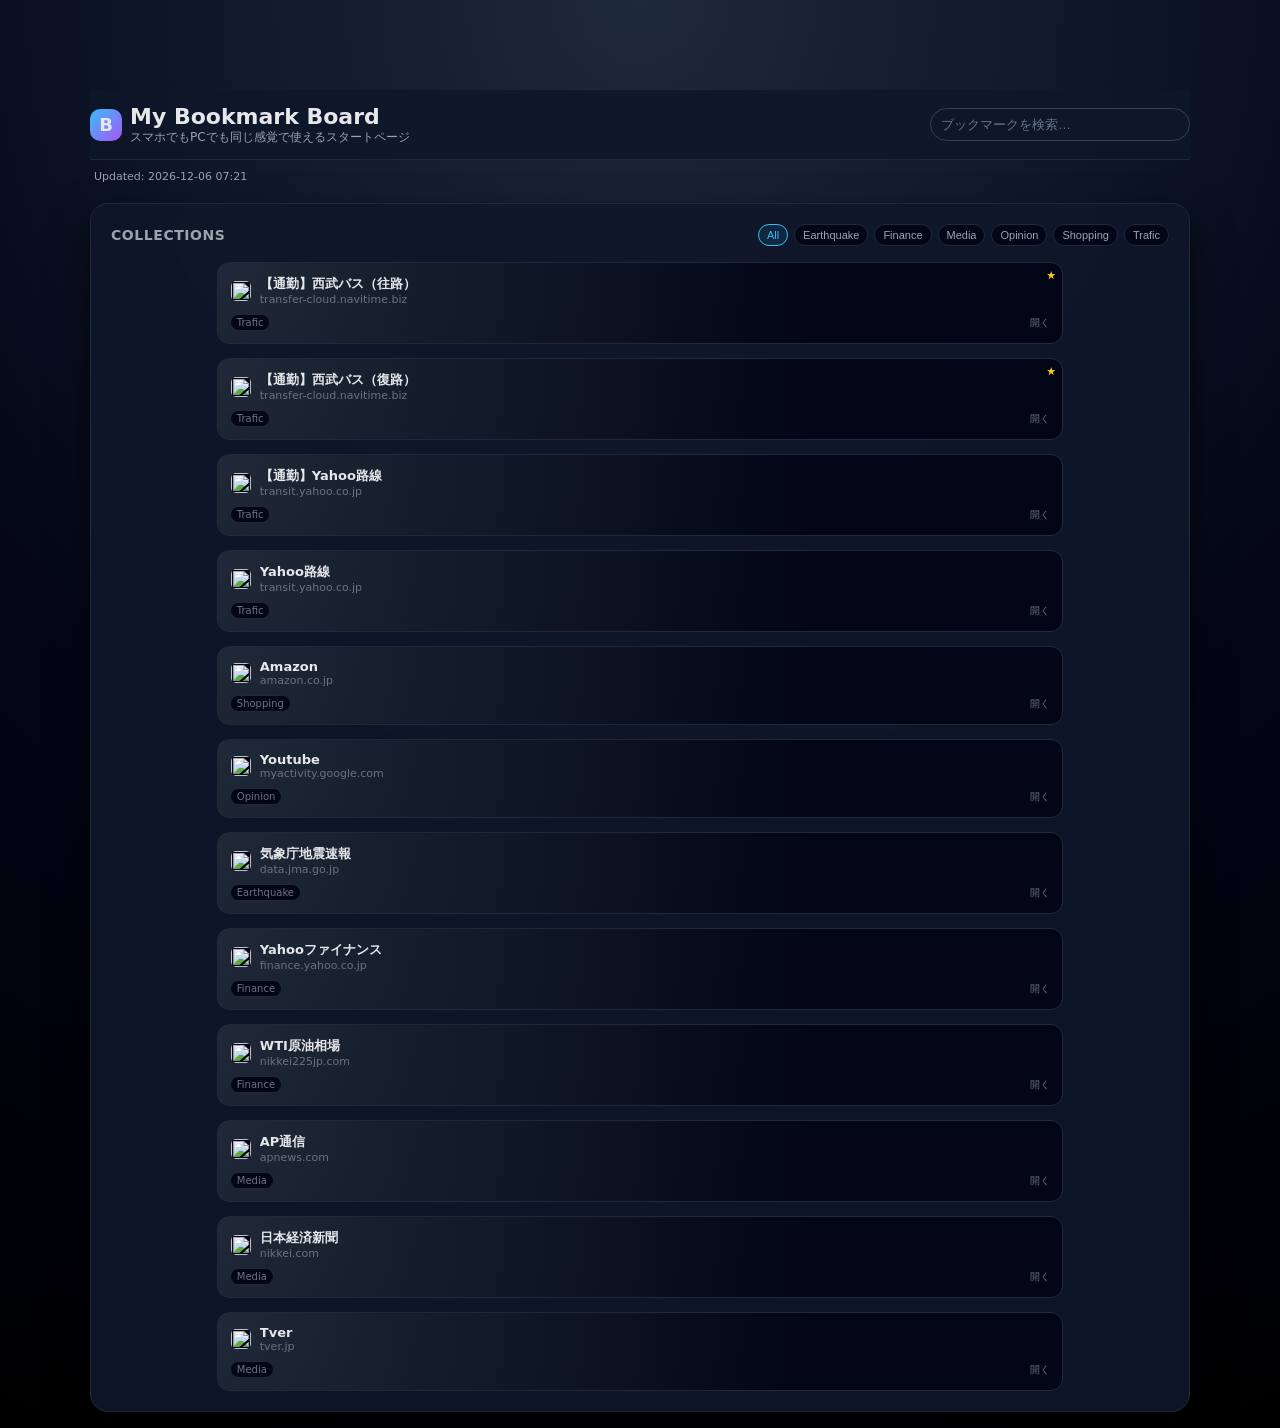
==== index_back_20260503.html @ 85a89174 "Rename index.html to index_back_20260503.html" ====
<!DOCTYPE html>
<html lang="ja">
<head>
  <meta charset="UTF-8" />
  <meta name="viewport" content="width=device-width,initial-scale=1" />
  <title>My Bookmarks</title>

  <link rel="icon" type="image/png" sizes="32x32" href="maruto.png">
  <link rel="icon" type="image/png" sizes="192x192" href="maruto.png">

  <style>
    :root {
      --bg: #0f172a;
      --card: #1e293b;
      --accent: #38bdf8;
      --text: #e5e7eb;
      --muted: #9ca3af;
      --radius: 12px;
    }

    * {
      box-sizing: border-box;
      margin: 0;
      padding: 0;
    }

    body {
      font-family: system-ui, -apple-system, BlinkMacSystemFont, "Segoe UI", sans-serif;
      background: radial-gradient(circle at top, #1e293b 0, #020617 55%, #000 100%);
      color: var(--text);
      min-height: 100vh;
      display: flex;
      justify-content: center;
      align-items: stretch;
      padding: 16px;

      /* ▼ 固定ヘッダーと重ならないように余白を追加 */
      padding-top: 90px;
    }

    .app {
      width: 100%;
      max-width: 1100px;
      margin: auto;
      display: flex;
      flex-direction: column;
      gap: 16px;
    }

    /* ▼ ヘッダーを固定（スマホで動かないように高さ固定） */
    header {
      position: sticky;
      top: 0;
      z-index: 9999;
      background: rgba(15, 23, 42, 0.85);
      backdrop-filter: blur(10px);
      border-bottom: 1px solid #1f2937;

      display: flex;
      flex-wrap: nowrap;   /* ← スマホで折り返さない */
      align-items: center;
      justify-content: space-between;
      gap: 12px;

      height: 70px;        /* ← 高さを固定（これで上下に動かない） */
      padding: 12px 0;
    }

    .title {
      display: flex;
      align-items: center;
      gap: 8px;
      flex-shrink: 0; /* ← タイトルが潰れない */
    }

    .logo {
      width: 32px;
      height: 32px;
      border-radius: 10px;
      background: linear-gradient(135deg, #38bdf8, #a855f7);
      display: flex;
      align-items: center;
      justify-content: center;
      font-weight: 700;
      font-size: 18px;
    }

    h1 {
      font-size: 20px;
      white-space: nowrap; /* ← スマホで折り返さない */
    }

    .subtitle {
      font-size: 12px;
      color: var(--muted);
      white-space: nowrap;
    }

    .file-info {
      font-size: 11px;
      color: #9ca3af;
      margin-top: -6px;
      margin-bottom: 4px;
      padding-left: 4px;
      user-select: none;
    }

    .search {
      flex: 1;
      min-width: 140px;
      display: flex;
      justify-content: flex-end;
      flex-shrink: 0; /* ← 検索バーが下に落ちない */
    }

    .search input {
      width: 100%;
      max-width: 260px;
      padding: 8px 10px;
      border-radius: 999px;
      border: 1px solid #334155;
      background: rgba(15, 23, 42, 0.9);
      color: var(--text);
      font-size: 13px;
      outline: none;
    }

    .search input::placeholder {
      color: #64748b;
    }

    main {
      background: rgba(15, 23, 42, 0.9);
      border-radius: 18px;
      border: 1px solid #1f2937;
      box-shadow: 0 18px 40px rgba(0, 0, 0, 0.6);
      padding: 16px;
      display: flex;
      flex-direction: column;
      gap: 16px;
      backdrop-filter: blur(12px);
    }

    .section-header {
      display: flex;
      justify-content: space-between;
      align-items: center;
      gap: 8px;
      flex-wrap: wrap;
    }

    .section-header h2 {
      font-size: 14px;
      letter-spacing: 0.04em;
      text-transform: uppercase;
      color: #9ca3af;
    }

    .tags {
      display: flex;
      flex-wrap: wrap;
      gap: 6px;
    }

    .tag {
      font-size: 11px;
      padding: 4px 8px;
      border-radius: 999px;
      border: 1px solid #1f2937;
      background: #020617;
      color: #9ca3af;
      cursor: pointer;
      user-select: none;
    }

    .tag.active {
      border-color: var(--accent);
      color: var(--accent);
      background: rgba(56, 189, 248, 0.1);
    }

    .grid {
      display: flex;
      flex-direction: column;
      gap: 12px;
    }

    .card {
      position: relative;
      background: radial-gradient(circle at top left, #1f2937 0, #020617 70%);
      border-radius: var(--radius);
      padding: 12px;
      border: 1px solid #1f2937;
      display: flex;
      flex-direction: column;
      gap: 8px;
      cursor: pointer;
      transition: transform 0.12s ease-out, box-shadow 0.12s ease-out, border-color 0.12s;

      width: 80%;
      margin: 0 auto;
    }

    .card:hover {
      transform: translateY(-2px);
      box-shadow: 0 10px 25px rgba(15, 23, 42, 0.9);
      border-color: var(--accent);
    }

    .card-header {
      display: flex;
      align-items: center;
      gap: 8px;
    }

    .favicon {
      width: 22px;
      height: 22px;
      border-radius: 6px;
      background: #020617;
      display: flex;
      align-items: center;
      justify-content: center;
      font-size: 11px;
      border: 1px solid #1f2937;
      overflow: hidden;
    }

    .favicon img {
      width: 100%;
      height: 100%;
      object-fit: cover;
    }

    .card-title {
      font-size: 13px;
      font-weight: 600;
      white-space: nowrap;
      overflow: hidden;
      text-overflow: ellipsis;
    }

    .card-url {
      font-size: 11px;
      color: #6b7280;
      white-space: nowrap;
      overflow: hidden;
      text-overflow: ellipsis;
    }

    .card-footer {
      display: flex;
      justify-content: space-between;
      align-items: center;
      font-size: 10px;
      color: #6b7280;
    }

    .badge {
      padding: 2px 6px;
      border-radius: 999px;
      border: 1px solid #1f2937;
      background: #020617;
    }

    .pin {
      position: absolute;
      top: 6px;
      right: 6px;
      font-size: 11px;
      color: #facc15;
    }

    @media (min-width: 768px) {
      main {
        padding: 20px;
      }
      h1 {
        font-size: 22px;
      }
      .grid {
        gap: 14px;
      }
    }
  </style>
</head>

<body>
  <div class="app">
    <header>
      <div class="title">
        <div class="logo">B</div>
        <div>
          <h1>My Bookmark Board</h1>
          <div class="subtitle">スマホでもPCでも同じ感覚で使えるスタートページ</div>
        </div>
      </div>
      <div class="search">
        <input id="searchInput" type="search" placeholder="ブックマークを検索…" />
      </div>
    </header>

    <div id="fileInfo" class="file-info"></div>

    <main>
      <div class="section-header">
        <h2>Collections</h2>
        <div class="tags" id="tagBar"></div>
      </div>

      <section class="grid" id="bookmarkGrid"></section>
    </main>
  </div>

  <script>
    let bookmarks = [];
    let activeTag = "All";
    let searchKeyword = "";

    function getDomain(url) {
      try { return new URL(url).hostname.replace("www.", ""); }
      catch { return url; }
    }

    function getFaviconUrl(url) {
      try {
        const u = new URL(url);
        return `${u.origin}/favicon.ico`;
      } catch {
        return "";
      }
    }

    const gridEl = document.getElementById("bookmarkGrid");
    const tagBarEl = document.getElementById("tagBar");
    const searchInputEl = document.getElementById("searchInput");

    function renderTags() {
      const tags = ["All", ...new Set(bookmarks.map(b => b.tag))];

      const sortedTags = ["All", ...tags.slice(1).sort((a, b) =>
        a.localeCompare(b, 'en', { sensitivity: 'base' })
      )];

      tagBarEl.innerHTML = "";
      sortedTags.forEach(tag => {
        const btn = document.createElement("button");
        btn.textContent = tag;
        btn.className = "tag" + (tag === activeTag ? " active" : "");
        btn.addEventListener("click", () => {
          activeTag = tag;
          renderTags();
          renderGrid();
        });
        tagBarEl.appendChild(btn);
      });
    }

    function renderGrid() {
      gridEl.innerHTML = "";

      const filtered = bookmarks
        .filter(b => activeTag === "All" || b.tag === activeTag)
        .filter(b =>
          !searchKeyword ||
          b.title.toLowerCase().includes(searchKeyword) ||
          b.url.toLowerCase().includes(searchKeyword)
        );

      filtered.forEach(b => {
        const card = document.createElement("article");
        card.className = "card";
        card.addEventListener("click", () => window.open(b.url, "_blank"));

        const faviconUrl = getFaviconUrl(b.url);

        card.innerHTML = `
          ${b.pinned ? '<div class="pin">★</div>' : ""}
          <div class="card-header">
            <div class="favicon">
              ${faviconUrl ? `<img src="${faviconUrl}" alt="">` : `<span>${b.title[0] ?? "?"}</span>`}
            </div>
            <div>
              <div class="card-title" title="${b.title}">${b.title}</div>
              <div class="card-url" title="${b.url}">${getDomain(b.url)}</div>
            </div>
          </div>
          <div class="card-footer">
            <span class="badge">${b.tag}</span>
            <span>開く</span>
          </div>
        `;

        gridEl.appendChild(card);
      });
    }

    fetch("bookmarks.json", { cache: "no-store" })
      .then(res => {
        const lastModified = res.headers.get("Last-Modified");

        if (lastModified) {
          const date = new Date(lastModified);

          const y = date.getFullYear();
          const m = String(date.getMonth() + 1).padStart(2, "0");
          const d = String(date.getDate()).padStart(2, "0");
          const hh = String(date.getHours()).padStart(2, "0");
          const mm = String(date.getMinutes()).padStart(2, "0");

          document.getElementById("fileInfo").textContent =
            `Updated: ${y}-${m}-${d} ${hh}:${mm}`;
        }

        return res.json();
      })
      .then(data => {
        bookmarks = data;
        renderTags();
        renderGrid();
      })
      .catch(err => console.error("JSON 読み込みエラー:", err));

    const fileInfoEl = document.getElementById("fileInfo");
    const modified = new Date(document.lastModified);
    fileInfoEl.textContent = `Updated: ${modified.getFullYear()}-${String(modified.getMonth()+1).padStart(2,"0")}-${String(modified.getDate()).padStart(2,"0")}`;
  </script>
</body>
</html>
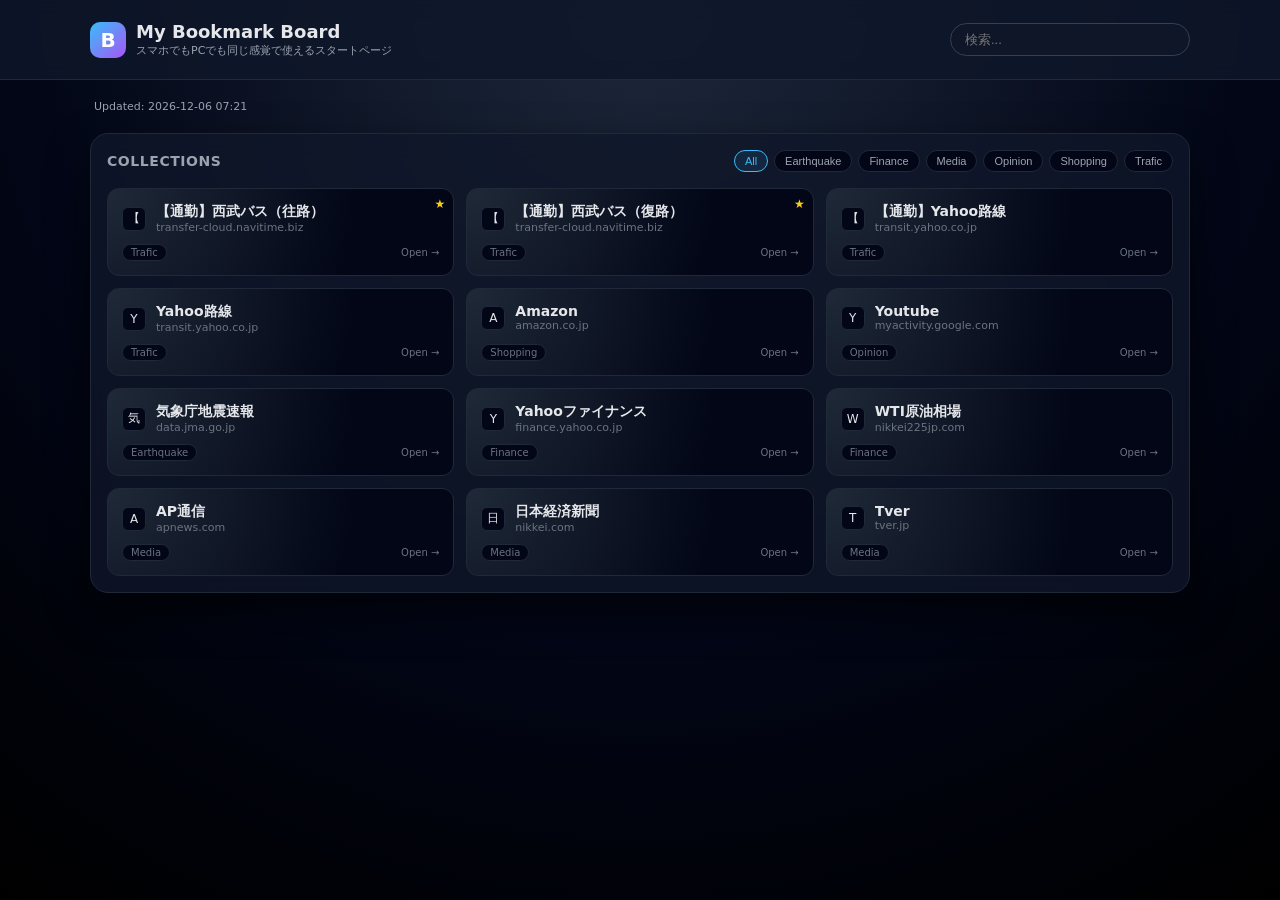
==== commit 65fcbddc: "Rename index.html to index_back_20260503.html" ====
--- a/index_back_20260503.html
+++ b/index_back_20260503.html
@@ -1,429 +1,433 @@
-<!DOCTYPE html>
-<html lang="ja">
-<head>
-  <meta charset="UTF-8" />
-  <meta name="viewport" content="width=device-width,initial-scale=1" />
-  <title>My Bookmarks</title>
-
-  <link rel="icon" type="image/png" sizes="32x32" href="maruto.png">
-  <link rel="icon" type="image/png" sizes="192x192" href="maruto.png">
-
-  <style>
-    :root {
-      --bg: #0f172a;
-      --card: #1e293b;
-      --accent: #38bdf8;
-      --text: #e5e7eb;
-      --muted: #9ca3af;
-      --radius: 12px;
-    }
-
-    * {
-      box-sizing: border-box;
-      margin: 0;
-      padding: 0;
-    }
-
-    body {
-      font-family: system-ui, -apple-system, BlinkMacSystemFont, "Segoe UI", sans-serif;
-      background: radial-gradient(circle at top, #1e293b 0, #020617 55%, #000 100%);
-      color: var(--text);
-      min-height: 100vh;
-      display: flex;
-      justify-content: center;
-      align-items: stretch;
-      padding: 16px;
-
-      /* ▼ 固定ヘッダーと重ならないように余白を追加 */
-      padding-top: 90px;
-    }
-
-    .app {
-      width: 100%;
-      max-width: 1100px;
-      margin: auto;
-      display: flex;
-      flex-direction: column;
-      gap: 16px;
-    }
-
-    /* ▼ ヘッダーを固定（スマホで動かないように高さ固定） */
-    header {
-      position: sticky;
-      top: 0;
-      z-index: 9999;
-      background: rgba(15, 23, 42, 0.85);
-      backdrop-filter: blur(10px);
-      border-bottom: 1px solid #1f2937;
-
-      display: flex;
-      flex-wrap: nowrap;   /* ← スマホで折り返さない */
-      align-items: center;
-      justify-content: space-between;
-      gap: 12px;
-
-      height: 70px;        /* ← 高さを固定（これで上下に動かない） */
-      padding: 12px 0;
-    }
-
-    .title {
-      display: flex;
-      align-items: center;
-      gap: 8px;
-      flex-shrink: 0; /* ← タイトルが潰れない */
-    }
-
-    .logo {
-      width: 32px;
-      height: 32px;
-      border-radius: 10px;
-      background: linear-gradient(135deg, #38bdf8, #a855f7);
-      display: flex;
-      align-items: center;
-      justify-content: center;
-      font-weight: 700;
-      font-size: 18px;
-    }
-
-    h1 {
-      font-size: 20px;
-      white-space: nowrap; /* ← スマホで折り返さない */
-    }
-
-    .subtitle {
-      font-size: 12px;
-      color: var(--muted);
-      white-space: nowrap;
-    }
-
-    .file-info {
-      font-size: 11px;
-      color: #9ca3af;
-      margin-top: -6px;
-      margin-bottom: 4px;
-      padding-left: 4px;
-      user-select: none;
-    }
-
-    .search {
-      flex: 1;
-      min-width: 140px;
-      display: flex;
-      justify-content: flex-end;
-      flex-shrink: 0; /* ← 検索バーが下に落ちない */
-    }
-
-    .search input {
-      width: 100%;
-      max-width: 260px;
-      padding: 8px 10px;
-      border-radius: 999px;
-      border: 1px solid #334155;
-      background: rgba(15, 23, 42, 0.9);
-      color: var(--text);
-      font-size: 13px;
-      outline: none;
-    }
-
-    .search input::placeholder {
-      color: #64748b;
-    }
-
-    main {
-      background: rgba(15, 23, 42, 0.9);
-      border-radius: 18px;
-      border: 1px solid #1f2937;
-      box-shadow: 0 18px 40px rgba(0, 0, 0, 0.6);
-      padding: 16px;
-      display: flex;
-      flex-direction: column;
-      gap: 16px;
-      backdrop-filter: blur(12px);
-    }
-
-    .section-header {
-      display: flex;
-      justify-content: space-between;
-      align-items: center;
-      gap: 8px;
-      flex-wrap: wrap;
-    }
-
-    .section-header h2 {
-      font-size: 14px;
-      letter-spacing: 0.04em;
-      text-transform: uppercase;
-      color: #9ca3af;
-    }
-
-    .tags {
-      display: flex;
-      flex-wrap: wrap;
-      gap: 6px;
-    }
-
-    .tag {
-      font-size: 11px;
-      padding: 4px 8px;
-      border-radius: 999px;
-      border: 1px solid #1f2937;
-      background: #020617;
-      color: #9ca3af;
-      cursor: pointer;
-      user-select: none;
-    }
-
-    .tag.active {
-      border-color: var(--accent);
-      color: var(--accent);
-      background: rgba(56, 189, 248, 0.1);
-    }
-
-    .grid {
-      display: flex;
-      flex-direction: column;
-      gap: 12px;
-    }
-
-    .card {
-      position: relative;
-      background: radial-gradient(circle at top left, #1f2937 0, #020617 70%);
-      border-radius: var(--radius);
-      padding: 12px;
-      border: 1px solid #1f2937;
-      display: flex;
-      flex-direction: column;
-      gap: 8px;
-      cursor: pointer;
-      transition: transform 0.12s ease-out, box-shadow 0.12s ease-out, border-color 0.12s;
-
-      width: 80%;
-      margin: 0 auto;
-    }
-
-    .card:hover {
-      transform: translateY(-2px);
-      box-shadow: 0 10px 25px rgba(15, 23, 42, 0.9);
-      border-color: var(--accent);
-    }
-
-    .card-header {
-      display: flex;
-      align-items: center;
-      gap: 8px;
-    }
-
-    .favicon {
-      width: 22px;
-      height: 22px;
-      border-radius: 6px;
-      background: #020617;
-      display: flex;
-      align-items: center;
-      justify-content: center;
-      font-size: 11px;
-      border: 1px solid #1f2937;
-      overflow: hidden;
-    }
-
-    .favicon img {
-      width: 100%;
-      height: 100%;
-      object-fit: cover;
-    }
-
-    .card-title {
-      font-size: 13px;
-      font-weight: 600;
-      white-space: nowrap;
-      overflow: hidden;
-      text-overflow: ellipsis;
-    }
-
-    .card-url {
-      font-size: 11px;
-      color: #6b7280;
-      white-space: nowrap;
-      overflow: hidden;
-      text-overflow: ellipsis;
-    }
-
-    .card-footer {
-      display: flex;
-      justify-content: space-between;
-      align-items: center;
-      font-size: 10px;
-      color: #6b7280;
-    }
-
-    .badge {
-      padding: 2px 6px;
-      border-radius: 999px;
-      border: 1px solid #1f2937;
-      background: #020617;
-    }
-
-    .pin {
-      position: absolute;
-      top: 6px;
-      right: 6px;
-      font-size: 11px;
-      color: #facc15;
-    }
-
-    @media (min-width: 768px) {
-      main {
-        padding: 20px;
-      }
-      h1 {
-        font-size: 22px;
-      }
-      .grid {
-        gap: 14px;
-      }
-    }
-  </style>
-</head>
-
-<body>
-  <div class="app">
-    <header>
-      <div class="title">
-        <div class="logo">B</div>
-        <div>
-          <h1>My Bookmark Board</h1>
-          <div class="subtitle">スマホでもPCでも同じ感覚で使えるスタートページ</div>
-        </div>
-      </div>
-      <div class="search">
-        <input id="searchInput" type="search" placeholder="ブックマークを検索…" />
-      </div>
-    </header>
-
-    <div id="fileInfo" class="file-info"></div>
-
-    <main>
-      <div class="section-header">
-        <h2>Collections</h2>
-        <div class="tags" id="tagBar"></div>
-      </div>
-
-      <section class="grid" id="bookmarkGrid"></section>
-    </main>
-  </div>
-
-  <script>
-    let bookmarks = [];
-    let activeTag = "All";
-    let searchKeyword = "";
-
-    function getDomain(url) {
-      try { return new URL(url).hostname.replace("www.", ""); }
-      catch { return url; }
-    }
-
-    function getFaviconUrl(url) {
-      try {
-        const u = new URL(url);
-        return `${u.origin}/favicon.ico`;
-      } catch {
-        return "";
-      }
-    }
-
-    const gridEl = document.getElementById("bookmarkGrid");
-    const tagBarEl = document.getElementById("tagBar");
-    const searchInputEl = document.getElementById("searchInput");
-
-    function renderTags() {
-      const tags = ["All", ...new Set(bookmarks.map(b => b.tag))];
-
-      const sortedTags = ["All", ...tags.slice(1).sort((a, b) =>
-        a.localeCompare(b, 'en', { sensitivity: 'base' })
-      )];
-
-      tagBarEl.innerHTML = "";
-      sortedTags.forEach(tag => {
-        const btn = document.createElement("button");
-        btn.textContent = tag;
-        btn.className = "tag" + (tag === activeTag ? " active" : "");
-        btn.addEventListener("click", () => {
-          activeTag = tag;
-          renderTags();
-          renderGrid();
-        });
-        tagBarEl.appendChild(btn);
-      });
-    }
-
-    function renderGrid() {
-      gridEl.innerHTML = "";
-
-      const filtered = bookmarks
-        .filter(b => activeTag === "All" || b.tag === activeTag)
-        .filter(b =>
-          !searchKeyword ||
-          b.title.toLowerCase().includes(searchKeyword) ||
-          b.url.toLowerCase().includes(searchKeyword)
-        );
-
-      filtered.forEach(b => {
-        const card = document.createElement("article");
-        card.className = "card";
-        card.addEventListener("click", () => window.open(b.url, "_blank"));
-
-        const faviconUrl = getFaviconUrl(b.url);
-
-        card.innerHTML = `
-          ${b.pinned ? '<div class="pin">★</div>' : ""}
-          <div class="card-header">
-            <div class="favicon">
-              ${faviconUrl ? `<img src="${faviconUrl}" alt="">` : `<span>${b.title[0] ?? "?"}</span>`}
-            </div>
-            <div>
-              <div class="card-title" title="${b.title}">${b.title}</div>
-              <div class="card-url" title="${b.url}">${getDomain(b.url)}</div>
-            </div>
-          </div>
-          <div class="card-footer">
-            <span class="badge">${b.tag}</span>
-            <span>開く</span>
-          </div>
-        `;
-
-        gridEl.appendChild(card);
-      });
-    }
-
-    fetch("bookmarks.json", { cache: "no-store" })
-      .then(res => {
-        const lastModified = res.headers.get("Last-Modified");
-
-        if (lastModified) {
-          const date = new Date(lastModified);
-
-          const y = date.getFullYear();
-          const m = String(date.getMonth() + 1).padStart(2, "0");
-          const d = String(date.getDate()).padStart(2, "0");
-          const hh = String(date.getHours()).padStart(2, "0");
-          const mm = String(date.getMinutes()).padStart(2, "0");
-
-          document.getElementById("fileInfo").textContent =
-            `Updated: ${y}-${m}-${d} ${hh}:${mm}`;
-        }
-
-        return res.json();
-      })
-      .then(data => {
-        bookmarks = data;
-        renderTags();
-        renderGrid();
-      })
-      .catch(err => console.error("JSON 読み込みエラー:", err));
-
-    const fileInfoEl = document.getElementById("fileInfo");
-    const modified = new Date(document.lastModified);
-    fileInfoEl.textContent = `Updated: ${modified.getFullYear()}-${String(modified.getMonth()+1).padStart(2,"0")}-${String(modified.getDate()).padStart(2,"0")}`;
-  </script>
-</body>
-</html>
+<!DOCTYPE html>
+<html lang="ja">
+<head>
+  <meta charset="UTF-8" />
+  <meta name="viewport" content="width=device-width,initial-scale=1" />
+  <title>My Bookmarks</title>
+
+  <link rel="icon" type="image/png" sizes="32x32" href="maruto.png">
+  <link rel="icon" type="image/png" sizes="192x192" href="maruto.png">
+
+  <style>
+    :root {
+      --bg: #0f172a;
+      --card: #1e293b;
+      --accent: #38bdf8;
+      --text: #e5e7eb;
+      --muted: #9ca3af;
+      --radius: 12px;
+    }
+
+    * {
+      box-sizing: border-box;
+      margin: 0;
+      padding: 0;
+    }
+
+    body {
+      font-family: system-ui, -apple-system, BlinkMacSystemFont, "Segoe UI", sans-serif;
+      background: radial-gradient(circle at top, #1e293b 0, #020617 55%, #000 100%);
+      color: var(--text);
+      min-height: 100vh;
+      /* ヘッダー(80px) + 少しの余裕を持たせる余白 */
+      padding-top: 100px;
+      padding-left: 16px;
+      padding-right: 16px;
+      padding-bottom: 32px;
+    }
+
+    .app {
+      width: 100%;
+      max-width: 1100px;
+      margin: 0 auto;
+      display: flex;
+      flex-direction: column;
+      gap: 16px;
+    }
+
+    /* ▼ ヘッダーを画面最上部に完全固定 */
+    header {
+      position: fixed;
+      top: 0;
+      left: 0;
+      width: 100%;
+      height: 80px;
+      z-index: 9999;
+      background: rgba(15, 23, 42, 0.85);
+      backdrop-filter: blur(10px);
+      border-bottom: 1px solid #1f2937;
+      display: flex;
+      justify-content: center;
+      align-items: center;
+      padding: 0 16px;
+    }
+
+    /* ヘッダー内部のコンテンツ幅を制限 */
+    .header-inner {
+      width: 100%;
+      max-width: 1100px;
+      display: flex;
+      align-items: center;
+      justify-content: space-between;
+      gap: 12px;
+    }
+
+    .title {
+      display: flex;
+      align-items: center;
+      gap: 10px;
+      flex-shrink: 0;
+    }
+
+    .logo {
+      width: 36px;
+      height: 36px;
+      border-radius: 10px;
+      background: linear-gradient(135deg, #38bdf8, #a855f7);
+      display: flex;
+      align-items: center;
+      justify-content: center;
+      font-weight: 700;
+      font-size: 20px;
+      color: white;
+    }
+
+    h1 {
+      font-size: 18px;
+      white-space: nowrap;
+      line-height: 1.2;
+    }
+
+    .subtitle {
+      font-size: 11px;
+      color: var(--muted);
+      white-space: nowrap;
+    }
+
+    .file-info {
+      font-size: 11px;
+      color: #9ca3af;
+      padding-left: 4px;
+      margin-bottom: 4px;
+    }
+
+    .search {
+      flex: 1;
+      display: flex;
+      justify-content: flex-end;
+      min-width: 120px;
+    }
+
+    .search input {
+      width: 100%;
+      max-width: 240px;
+      padding: 8px 14px;
+      border-radius: 999px;
+      border: 1px solid #334155;
+      background: rgba(15, 23, 42, 0.9);
+      color: var(--text);
+      font-size: 13px;
+      outline: none;
+      transition: border-color 0.2s;
+    }
+
+    .search input:focus {
+      border-color: var(--accent);
+    }
+
+    main {
+      background: rgba(15, 23, 42, 0.8);
+      border-radius: 18px;
+      border: 1px solid #1f2937;
+      box-shadow: 0 18px 40px rgba(0, 0, 0, 0.6);
+      padding: 16px;
+      display: flex;
+      flex-direction: column;
+      gap: 16px;
+      backdrop-filter: blur(12px);
+    }
+
+    .section-header {
+      display: flex;
+      justify-content: space-between;
+      align-items: center;
+      gap: 8px;
+      flex-wrap: wrap;
+    }
+
+    .section-header h2 {
+      font-size: 14px;
+      letter-spacing: 0.04em;
+      text-transform: uppercase;
+      color: #9ca3af;
+    }
+
+    .tags {
+      display: flex;
+      flex-wrap: wrap;
+      gap: 6px;
+    }
+
+    .tag {
+      font-size: 11px;
+      padding: 4px 10px;
+      border-radius: 999px;
+      border: 1px solid #1f2937;
+      background: #020617;
+      color: #9ca3af;
+      cursor: pointer;
+      transition: all 0.2s;
+    }
+
+    .tag.active {
+      border-color: var(--accent);
+      color: var(--accent);
+      background: rgba(56, 189, 248, 0.1);
+    }
+
+    .grid {
+      display: grid;
+      grid-template-columns: repeat(auto-fill, minmax(280px, 1fr));
+      gap: 12px;
+    }
+
+    .card {
+      position: relative;
+      background: radial-gradient(circle at top left, #1f2937 0, #020617 70%);
+      border-radius: var(--radius);
+      padding: 14px;
+      border: 1px solid #1f2937;
+      display: flex;
+      flex-direction: column;
+      gap: 10px;
+      cursor: pointer;
+      transition: transform 0.15s ease-out, border-color 0.15s;
+    }
+
+    .card:hover {
+      transform: translateY(-3px);
+      border-color: var(--accent);
+      box-shadow: 0 10px 20px rgba(0, 0, 0, 0.4);
+    }
+
+    .card-header {
+      display: flex;
+      align-items: center;
+      gap: 10px;
+    }
+
+    .favicon {
+      width: 24px;
+      height: 24px;
+      border-radius: 6px;
+      background: #020617;
+      display: flex;
+      align-items: center;
+      justify-content: center;
+      font-size: 12px;
+      border: 1px solid #1f2937;
+      overflow: hidden;
+      flex-shrink: 0;
+    }
+
+    .favicon img {
+      width: 100%;
+      height: 100%;
+      object-fit: cover;
+    }
+
+    .card-title {
+      font-size: 14px;
+      font-weight: 600;
+      white-space: nowrap;
+      overflow: hidden;
+      text-overflow: ellipsis;
+    }
+
+    .card-url {
+      font-size: 11px;
+      color: #6b7280;
+      white-space: nowrap;
+      overflow: hidden;
+      text-overflow: ellipsis;
+    }
+
+    .card-footer {
+      display: flex;
+      justify-content: space-between;
+      align-items: center;
+      font-size: 10px;
+      color: #6b7280;
+      margin-top: auto;
+    }
+
+    .badge {
+      padding: 2px 8px;
+      border-radius: 999px;
+      border: 1px solid #1f2937;
+      background: #020617;
+    }
+
+    .pin {
+      position: absolute;
+      top: 8px;
+      right: 8px;
+      font-size: 12px;
+      color: #facc15;
+    }
+
+    /* スマホ向け調整 */
+    @media (max-width: 600px) {
+      h1 { font-size: 15px; }
+      .subtitle { display: none; } /* スマホではサブタイトルを隠してスッキリさせる */
+      header { height: 70px; }
+      body { padding-top: 85px; }
+      .grid { grid-template-columns: 1fr; }
+    }
+  </style>
+</head>
+
+<body>
+  <div class="app">
+    <header>
+      <div class="header-inner">
+        <div class="title">
+          <div class="logo">B</div>
+          <div>
+            <h1>My Bookmark Board</h1>
+            <div class="subtitle">スマホでもPCでも同じ感覚で使えるスタートページ</div>
+          </div>
+        </div>
+        <div class="search">
+          <input id="searchInput" type="search" placeholder="検索..." />
+        </div>
+      </div>
+    </header>
+
+    <div id="fileInfo" class="file-info"></div>
+
+    <main>
+      <div class="section-header">
+        <h2>Collections</h2>
+        <div class="tags" id="tagBar"></div>
+      </div>
+
+      <section class="grid" id="bookmarkGrid"></section>
+    </main>
+  </div>
+
+  <script>
+    let bookmarks = [];
+    let activeTag = "All";
+    let searchKeyword = "";
+
+    function getDomain(url) {
+      try { return new URL(url).hostname.replace("www.", ""); }
+      catch { return url; }
+    }
+
+    function getFaviconUrl(url) {
+      try {
+        const u = new URL(url);
+        return `${u.origin}/favicon.ico`;
+      } catch {
+        return "";
+      }
+    }
+
+    const gridEl = document.getElementById("bookmarkGrid");
+    const tagBarEl = document.getElementById("tagBar");
+    const searchInputEl = document.getElementById("searchInput");
+
+    // 検索イベント
+    searchInputEl.addEventListener("input", (e) => {
+      searchKeyword = e.target.value.toLowerCase();
+      renderGrid();
+    });
+
+    function renderTags() {
+      const tags = ["All", ...new Set(bookmarks.map(b => b.tag))];
+      const sortedTags = ["All", ...tags.slice(1).sort((a, b) =>
+        a.localeCompare(b, 'en', { sensitivity: 'base' })
+      )];
+
+      tagBarEl.innerHTML = "";
+      sortedTags.forEach(tag => {
+        const btn = document.createElement("button");
+        btn.textContent = tag;
+        btn.className = "tag" + (tag === activeTag ? " active" : "");
+        btn.addEventListener("click", () => {
+          activeTag = tag;
+          renderTags();
+          renderGrid();
+        });
+        tagBarEl.appendChild(btn);
+      });
+    }
+
+    function renderGrid() {
+      gridEl.innerHTML = "";
+
+      const filtered = bookmarks
+        .filter(b => activeTag === "All" || b.tag === activeTag)
+        .filter(b =>
+          !searchKeyword ||
+          b.title.toLowerCase().includes(searchKeyword) ||
+          b.url.toLowerCase().includes(searchKeyword)
+        );
+
+      filtered.forEach(b => {
+        const card = document.createElement("article");
+        card.className = "card";
+        card.addEventListener("click", () => window.open(b.url, "_blank"));
+
+        const faviconUrl = getFaviconUrl(b.url);
+
+        card.innerHTML = `
+          ${b.pinned ? '<div class="pin">★</div>' : ""}
+          <div class="card-header">
+            <div class="favicon">
+              ${faviconUrl ? `<img src="${faviconUrl}" onerror="this.style.display='none';this.nextElementSibling.style.display='block';">` : ""}
+              <span style="display:${faviconUrl ? 'none' : 'block'}">${b.title[0] ?? "?"}</span>
+            </div>
+            <div style="overflow:hidden">
+              <div class="card-title" title="${b.title}">${b.title}</div>
+              <div class="card-url" title="${b.url}">${getDomain(b.url)}</div>
+            </div>
+          </div>
+          <div class="card-footer">
+            <span class="badge">${b.tag}</span>
+            <span>Open →</span>
+          </div>
+        `;
+        gridEl.appendChild(card);
+      });
+    }
+
+    fetch("bookmarks.json", { cache: "no-store" })
+      .then(res => {
+        const lastModified = res.headers.get("Last-Modified");
+        if (lastModified) {
+          const date = new Date(lastModified);
+          const y = date.getFullYear();
+          const m = String(date.getMonth() + 1).padStart(2, "0");
+          const d = String(date.getDate()).padStart(2, "0");
+          const hh = String(date.getHours()).padStart(2, "0");
+          const mm = String(date.getMinutes()).padStart(2, "0");
+          document.getElementById("fileInfo").textContent = `Updated: ${y}-${m}-${d} ${hh}:${mm}`;
+        }
+        return res.json();
+      })
+      .then(data => {
+        bookmarks = data;
+        renderTags();
+        renderGrid();
+      })
+      .catch(err => {
+        console.error("JSON 読み込みエラー:", err);
+        // JSONがない場合のダミー表示（デバッグ用）
+        document.getElementById("bookmarkGrid").innerHTML = "<p style='color:red; font-size:12px;'>bookmarks.json が読み込めませんでした。ファイル配置を確認してください。</p>";
+      });
+  </script>
+</body>
+</html>
